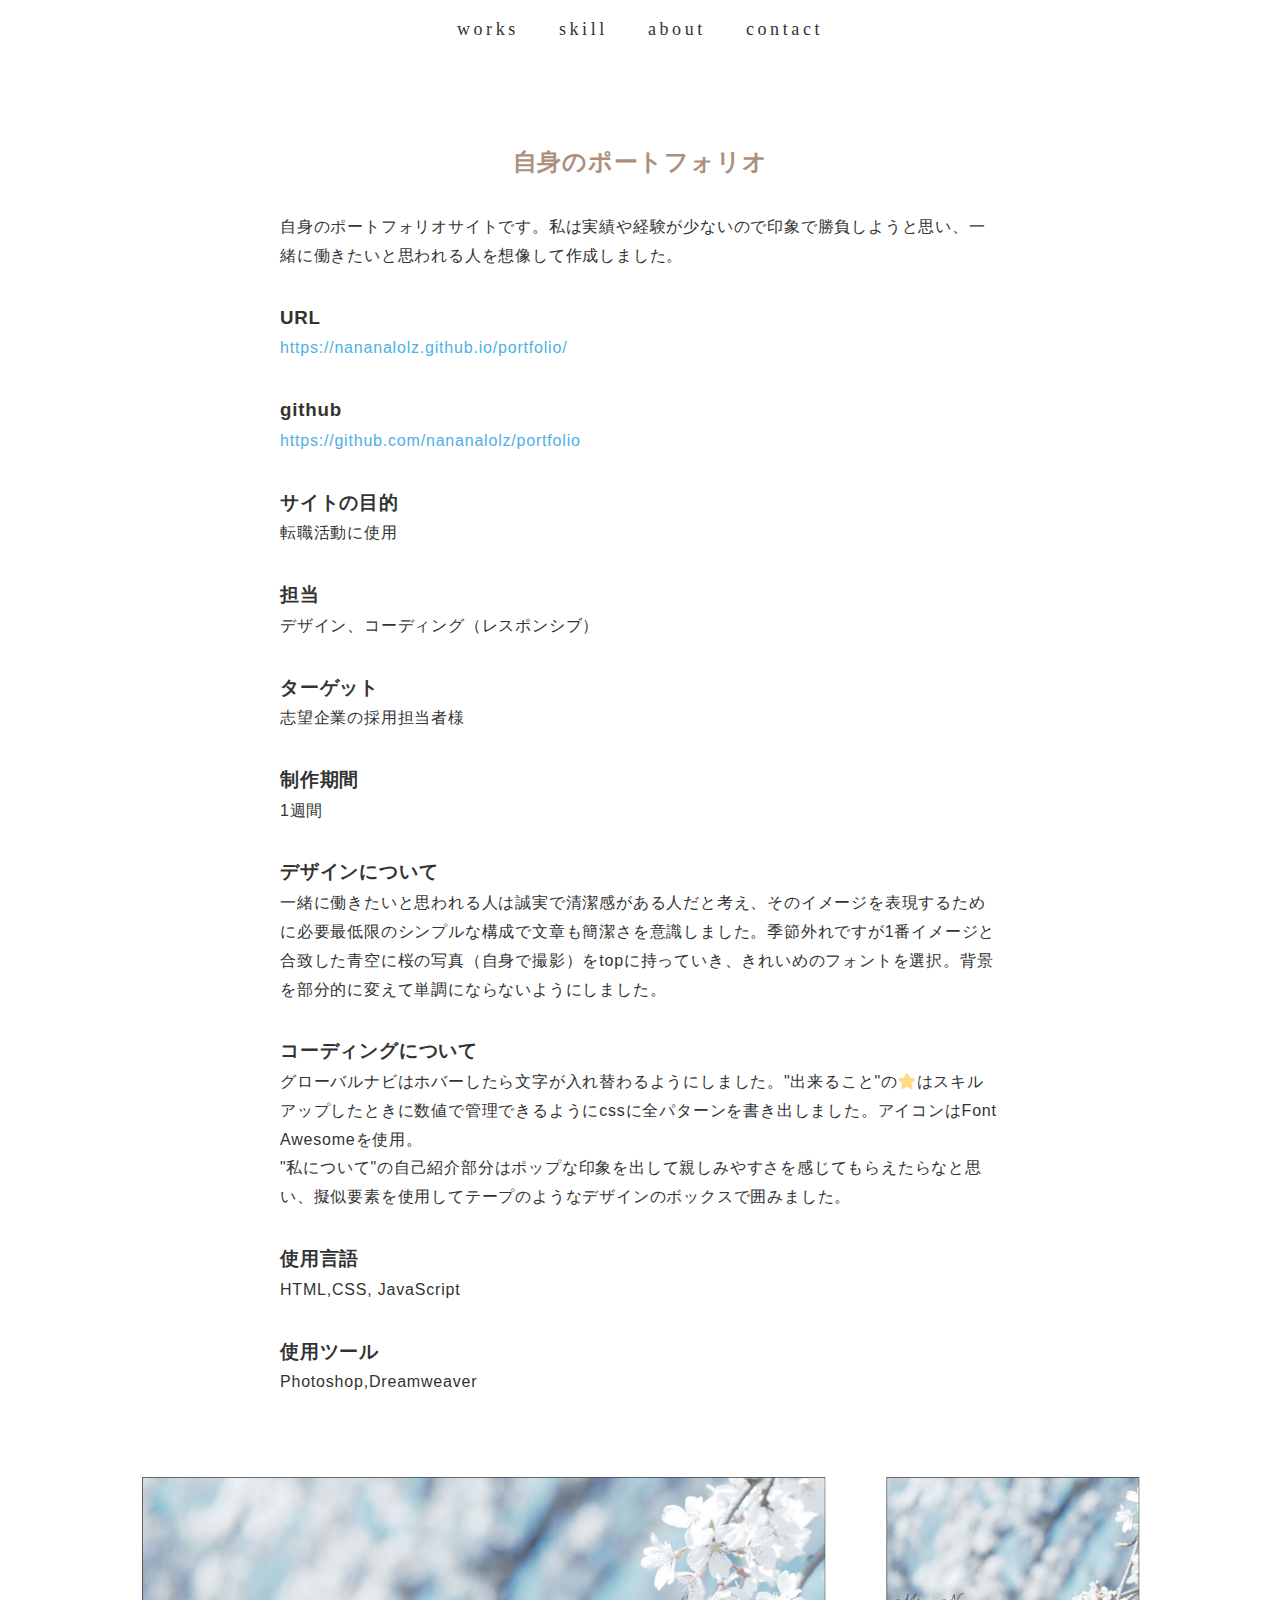
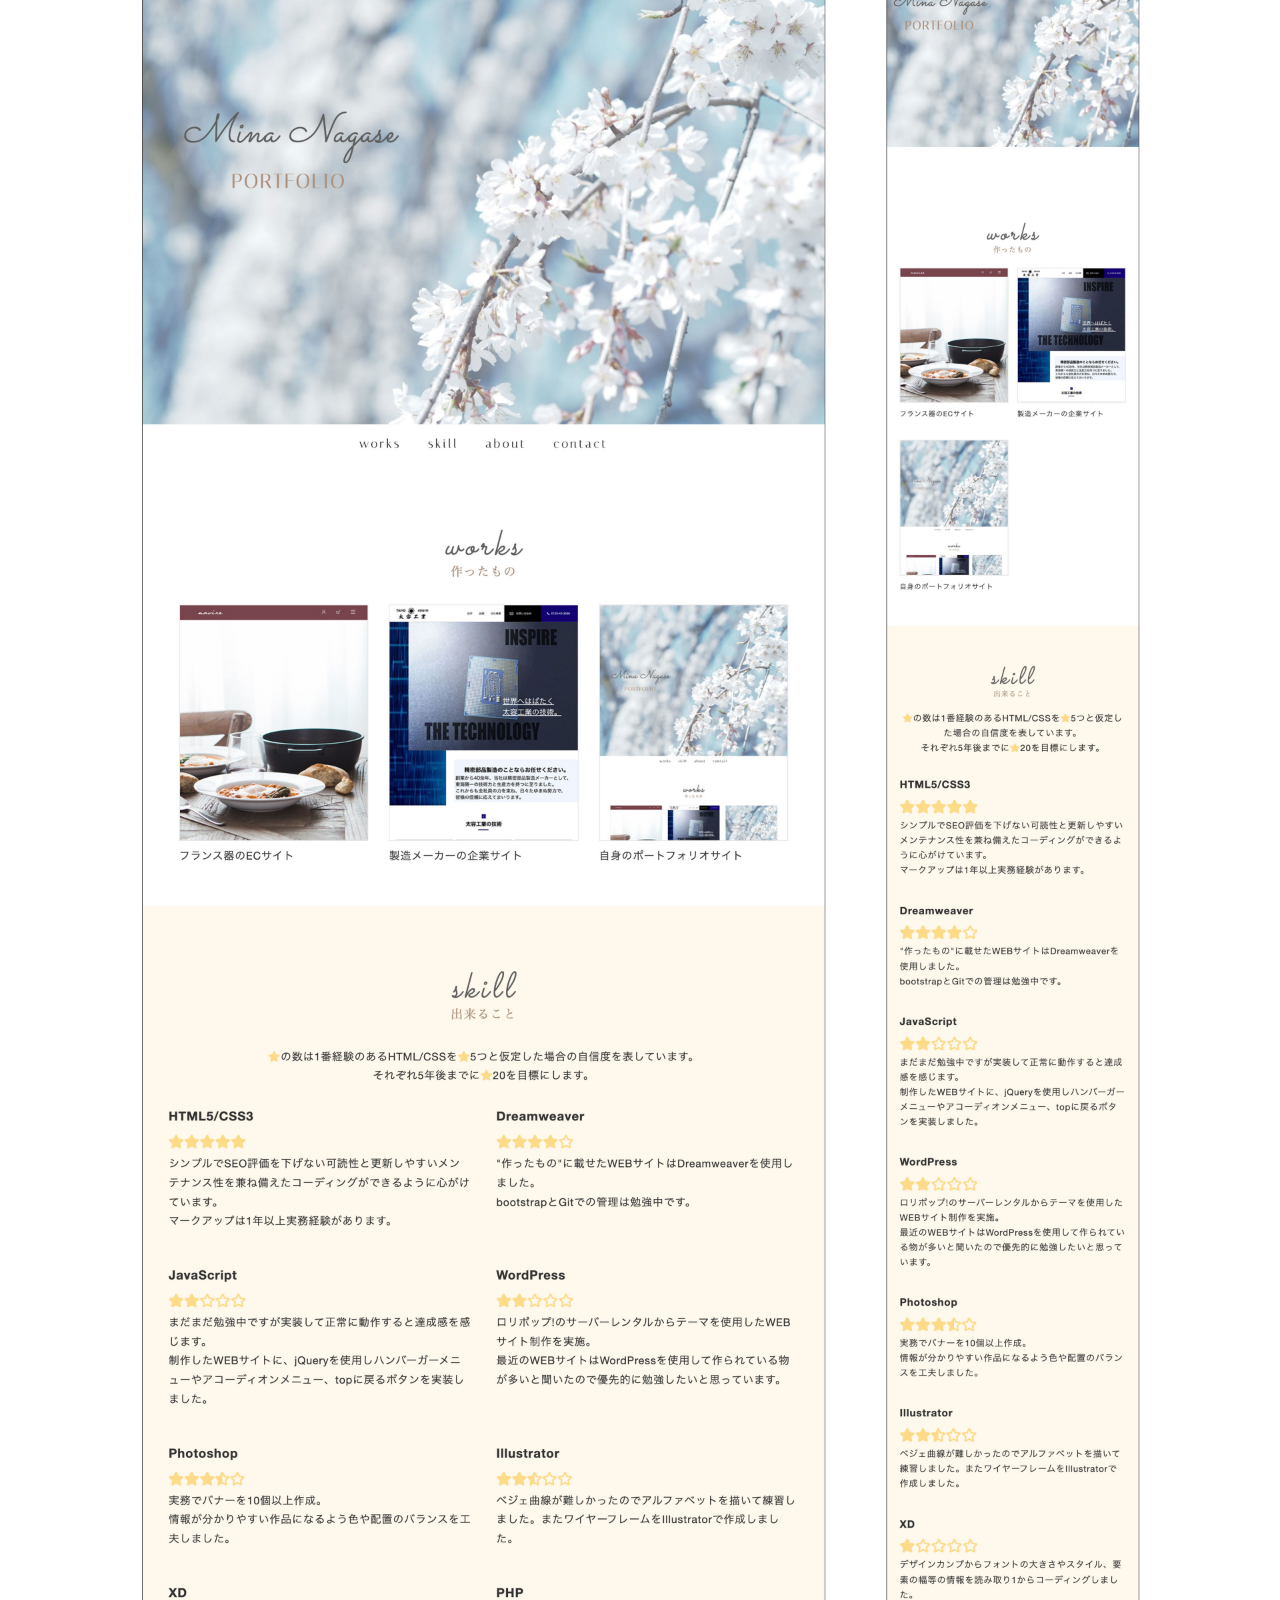
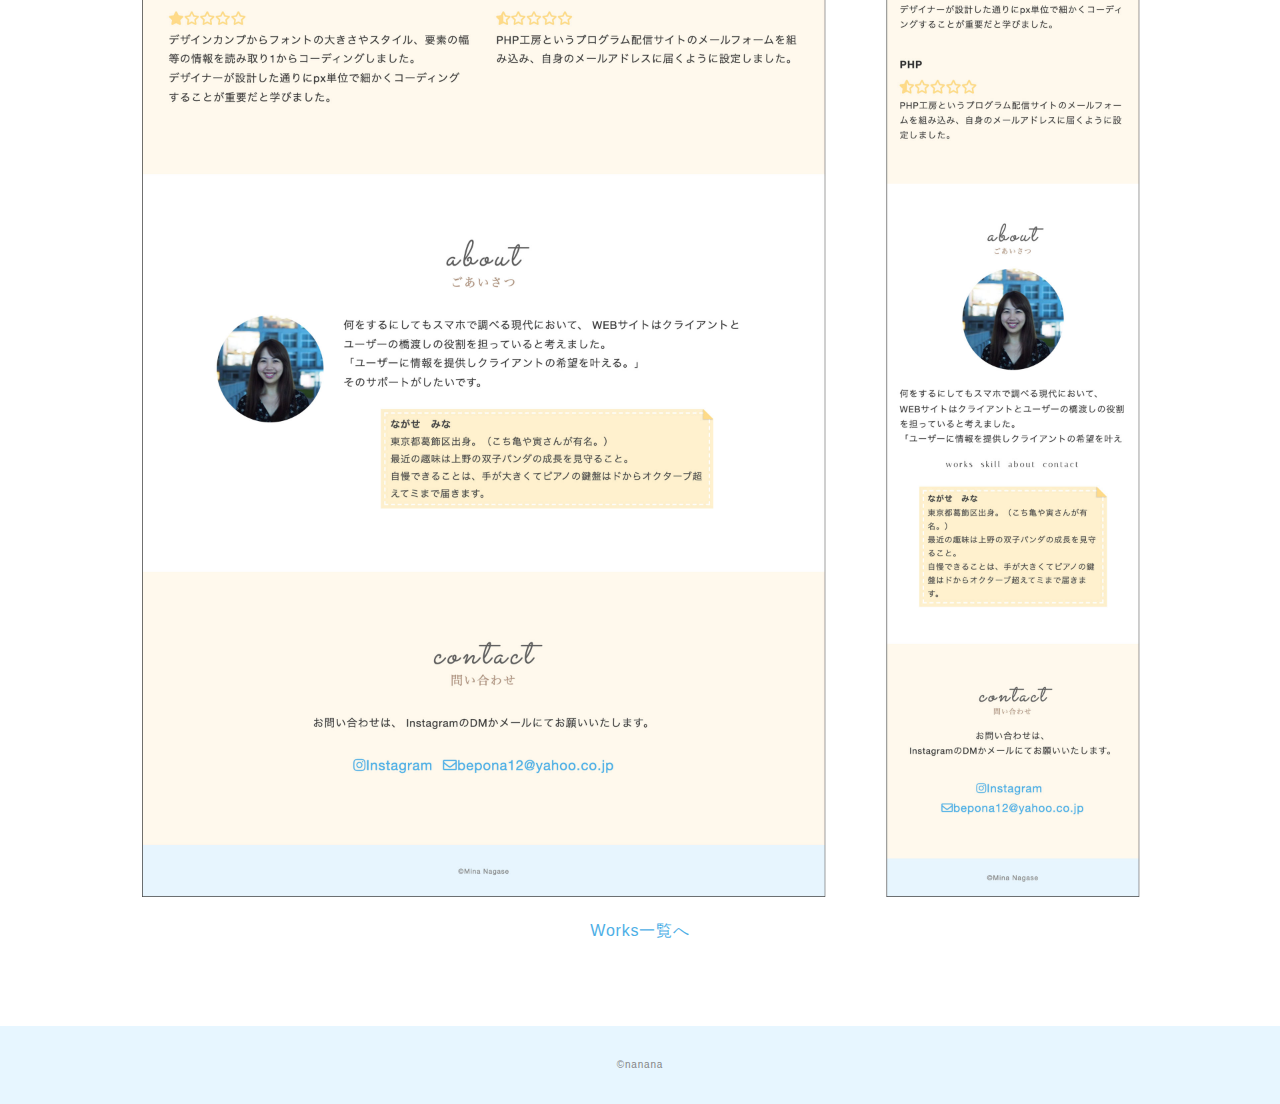
==== works-portfolio.html @ 9367f96a "Add files via upload" ====
<!DOCTYPE html>
<html>
<head>
<meta charset="utf-8">
<meta name="viewport" content="width=device-width,initial-scale=1.0,user-scalable=no">
<meta property="og:type" content="website">
<meta property="og:title" content="Mina Nagase ポートフォリオ">
<meta property="og:url" content="https://nananalolz.github.io/portfolio/">
<meta property="og:description" content="Mina Nagaseのポートフォリオサイトです。">
<meta property="og:image" content="img/ogp.png">
<meta name="description" content="Mina Nagaseのポートフォリオサイトです" />
<title>Mina Nagase ポートフォリオ</title>
<link rel="preconnect" href="https://fonts.googleapis.com">
<link rel="preconnect" href="https://fonts.gstatic.com" crossorigin>
<link href="https://fonts.googleapis.com/css2?family=RocknRoll+One&display=swap" rel="stylesheet">
<link href="https://fonts.googleapis.com/css2?family=Josefin+Sans:ital,wght@1,100&display=swap" rel="stylesheet">
<link href="css/ress.css" media="all" rel="stylesheet" type="text/css" />
<link href="css/style.css" media="all" rel="stylesheet" type="text/css" />
<link rel="canonical" href="https://nananalolz.github.io/portfolio/" />
<link href="https://use.fontawesome.com/releases/v5.10.2/css/all.css" rel="stylesheet">
</head>

<body>
<div class="wrapper"> 
  
  <!-- gnav -->
  <nav class="gnav">
    <div class="gnav-inner">
      <ul class="gnav-list">
        <li class="gnav-item"><a href="index.html#works"><span class="nomal">works</span><span class="hover">作ったもの</span></a></li>
        <li class="gnav-item"><a href="index.html#skill"><span class="nomal">skill</span><span class="hover">出来ること</span></a></li>
        <li class="gnav-item"><a href="index.html#about"><span class="nomal">about</span><span class="hover">ごあいさつ</span></a></li>
        <li class="gnav-item"><a href="index.html#contact"><span class="nomal">contact</span><span class="hover">問い合わせ</span></a></li>
      </ul>
    </div>
  </nav>
  <!-- /gnav -->
  
  <main class="content">
    <article class="article">
      <div class="article-inner">
        <h2 class="article-title">自身のポートフォリオ</h2>
        <div class="article-body">
          <p>自身のポートフォリオサイトです。私は実績や経験が少ないので印象で勝負しようと思い、一緒に働きたいと思われる人を想像して作成しました。</p>
          <h3 class="article-info-title">URL</h3>
          <p><a href="https://nananalolz.github.io/portfolio/" target="_blank" rel="noopener">https://nananalolz.github.io/portfolio/</a></p>
          <h3 class="article-info-title">github</h3>
          <p><a href="https://github.com/nananalolz/portfolio" target="_blank" rel="noopener">https://github.com/nananalolz/portfolio</a></p>
          <h3 class="article-info-title">サイトの目的</h3>
          <p>転職活動に使用</p>
          <h3 class="article-info-title">担当</h3>
          <p>デザイン、コーディング（レスポンシブ）</p>
          <h3 class="article-info-title">ターゲット</h3>
          <p>志望企業の採用担当者様</p>
          <h3 class="article-info-title">制作期間</h3>
          <p>1週間</p>
          <h3 class="article-info-title">デザインについて</h3>
          <p>一緒に働きたいと思われる人は誠実で清潔感がある人だと考え、そのイメージを表現するために必要最低限のシンプルな構成で文章も簡潔さを意識しました。季節外れですが1番イメージと合致した青空に桜の写真（自身で撮影）をtopに持っていき、きれいめのフォントを選択。背景を部分的に変えて単調にならないようにしました。</p>
          <h3 class="article-info-title">コーディングについて</h3>
          <p>グローバルナビはホバーしたら文字が入れ替わるようにしました。"出来ること"の<i class="fas fa-star"></i>はスキルアップしたときに数値で管理できるようにcssに全パターンを書き出しました。アイコンはFont Awesomeを使用。<br>
            "私について"の自己紹介部分はポップな印象を出して親しみやすさを感じてもらえたらなと思い、擬似要素を使用してテープのようなデザインのボックスで囲みました。</p>
          <h3 class="article-info-title">使用言語</h3>
          <p>HTML,CSS, JavaScript</p>
          <h3 class="article-info-title">使用ツール</h3>
          <p>Photoshop,Dreamweaver</p>
        </div>
		          <p class="article-img"> <img src="img/portfolio.jpg" alt=""> </p>

        <div class="home-link"> <a href="index.html#works">Works一覧へ</a> </div>
      </div>
    </article>
  </main>
  
  <!-- footer -->
  <footer class="footer">
    <div class="copyright">&copy;nanana</div>
  </footer>
  <!-- /footer --> 
  
</div>
</body>
</html>
---- css/ress.css ----
/*!
 * ress.css • v3.0.1
 * MIT License
 * github.com/filipelinhares/ress
 */

/* # =================================================================
   # Global selectors
   # ================================================================= */

html {
  box-sizing: border-box;
  word-break: normal;
  -moz-tab-size: 4;
  tab-size: 4;

  -webkit-text-size-adjust: 100%; /* Prevent adjustments of font size after orientation changes in iOS */
}

*,
::before,
::after {
  box-sizing: inherit;
  background-repeat: no-repeat; /* Set `background-repeat: no-repeat` to all elements and pseudo elements */
}

::before,
::after {
  vertical-align: inherit;
  text-decoration: inherit; /* Inherit text-decoration and vertical align to ::before and ::after pseudo elements */
}

* {
  margin: 0;
  padding: 0; /* Reset `padding` and `margin` of all elements */
}

/* # =================================================================
   # General elements
   # ================================================================= */

hr {
  overflow: visible; /* Show the overflow in Edge and IE */
  height: 0; /* Add the correct box sizing in Firefox */
}

details,
main {
  display: block; /* Render the `main` element consistently in IE. */
}

summary {
  display: list-item; /* Add the correct display in all browsers */
}

small {
  font-size: 80%; /* Set font-size to 80% in `small` elements */
}

[hidden] {
  display: none; /* Add the correct display in IE */
}

abbr[title] {
  /* Add the correct text decoration in Chrome, Edge, IE, Opera, and Safari */
  text-decoration: underline;
  text-decoration: underline dotted;
  border-bottom: none; /* Remove the bottom border in Chrome 57 */
}

a {
  background-color: transparent; /* Remove the gray background on active links in IE 10 */
}

a:active,
a:hover {
  outline-width: 0; /* Remove the outline when hovering in all browsers */
}

code,
kbd,
pre,
samp {
  font-family: monospace, monospace; /* Specify the font family of code elements */
}

pre {
  font-size: 1em; /* Correct the odd `em` font sizing in all browsers */
}

b,
strong {
  font-weight: bolder; /* Add the correct font weight in Chrome, Edge, and Safari */
}

/* https://gist.github.com/unruthless/413930 */
sub,
sup {
  position: relative;
  font-size: 75%;
  line-height: 0;
  vertical-align: baseline;
}

sub {
  bottom: -.25em;
}

sup {
  top: -.5em;
}

/* # =================================================================
   # Forms
   # ================================================================= */

input {
  border-radius: 0;
}

/* Replace pointer cursor in disabled elements */
[disabled] {
  cursor: default;
}

[type="number"]::-webkit-inner-spin-button,
[type="number"]::-webkit-outer-spin-button {
  height: auto; /* Correct the cursor style of increment and decrement buttons in Chrome */
}

[type="search"] {
  outline-offset: -2px; /* Correct the outline style in Safari */

  -webkit-appearance: textfield; /* Correct the odd appearance in Chrome and Safari */
}

[type="search"]::-webkit-search-decoration {
  -webkit-appearance: none; /* Remove the inner padding in Chrome and Safari on macOS */
}

textarea {
  overflow: auto; /* Internet Explorer 11+ */
  resize: vertical; /* Specify textarea resizability */
}

button,
input,
optgroup,
select,
textarea {
  font: inherit; /* Specify font inheritance of form elements */
}

optgroup {
  font-weight: bold; /* Restore the font weight unset by the previous rule */
}

button {
  overflow: visible; /* Address `overflow` set to `hidden` in IE 8/9/10/11 */
}

button,
select {
  text-transform: none; /* Firefox 40+, Internet Explorer 11- */
}

/* Apply cursor pointer to button elements */
button,
[type="button"],
[type="reset"],
[type="submit"],
[role="button"] {
  cursor: pointer;
  color: inherit;
}

/* Remove inner padding and border in Firefox 4+ */
button::-moz-focus-inner,
[type="button"]::-moz-focus-inner,
[type="reset"]::-moz-focus-inner,
[type="submit"]::-moz-focus-inner {
  padding: 0;
  border-style: none;
}

/* Replace focus style removed in the border reset above */
button:-moz-focusring,
[type="button"]::-moz-focus-inner,
[type="reset"]::-moz-focus-inner,
[type="submit"]::-moz-focus-inner {
  outline: 1px dotted ButtonText;
}

button,
html [type="button"],
/* Prevent a WebKit bug where (2) destroys native `audio` and `video`controls in Android 4 */
[type="reset"],
[type="submit"] {
  -webkit-appearance: button; /* Correct the inability to style clickable types in iOS */
}

/* Remove the default button styling in all browsers */
button,
input,
select,
textarea {
  border-style: none;
  background-color: transparent;
}

/* Style select like a standard input */
select {
  -webkit-appearance: none; /* Chrome 41+ */
  -moz-appearance: none; /* Firefox 36+ */
}

select::-ms-expand {
  display: none; /* Internet Explorer 11+ */
}

select::-ms-value {
  color: currentColor; /* Internet Explorer 11+ */
}

legend {
  display: table; /* Correct the text wrapping in Edge and IE */
  max-width: 100%; /* Correct the text wrapping in Edge and IE */
  max-width: 100%; /* Correct the text wrapping in Edge 18- and IE */
  white-space: normal; /* Correct the text wrapping in Edge and IE */
  color: inherit; /* Correct the color inheritance from `fieldset` elements in IE */
  border: 0; /* Correct `color` not being inherited in IE 8/9/10/11 */
}

::-webkit-file-upload-button {
  font: inherit; /* Change font properties to `inherit` in Chrome and Safari */
  color: inherit;
  /* Correct the inability to style clickable types in iOS and Safari */

  -webkit-appearance: button;
}

/* # =================================================================
   # Specify media element style
   # ================================================================= */

img {
  border-style: none; /* Remove border when inside `a` element in IE 8/9/10 */
}

/* Add the correct vertical alignment in Chrome, Firefox, and Opera */
progress {
  vertical-align: baseline;
}

/* # =================================================================
   # Accessibility
   # ================================================================= */

/* Hide content from screens but not screenreaders */
@media screen {
  [hidden~="screen"] {
    display: inherit;
  }
  [hidden~="screen"]:not(:active):not(:focus):not(:target) {
    position: absolute !important;
    clip: rect(0 0 0 0) !important;
  }
}

/* Specify the progress cursor of updating elements */
[aria-busy="true"] {
  cursor: progress;
}

/* Specify the pointer cursor of trigger elements */
[aria-controls] {
  cursor: pointer;
}

/* Specify the unstyled cursor of disabled, not-editable, or otherwise inoperable elements */
[aria-disabled] {
  cursor: default;
}
---- css/style.css ----
body {
  font-family: "Cormorant Garamond", "Helvetica Neue", Arial, "Hiragino Kaku Gothic ProN", "Hiragino Sans", Meiryo, sans-serif;
  font-size: 16px;
  line-height: 1.8;
  letter-spacing: .8px;
  color: #333;
}
a {
  text-decoration: none;
  color: #4EAFE6;
}
img {
  max-width: 100%;
  height: auto;
  vertical-align: bottom;
  border-style: none;
}
.pc-only {
  display: block;
}
.sp-only {
  display: none;
}
/*--------------------------------
 レイアウト
---------------------------------*/
.section {
  padding: 100px 0;
}
.section:nth-child(2n) {
  background: #FFF8EC;
}
.inner {
  max-width: 1024px;
  margin: 0 auto;
  padding: 0 40px;
}
/*--------------------------------
 見出し
---------------------------------*/
.title {
  font-size: 54px;
  line-height: 1;
  text-align: center;
  letter-spacing: .1em;
  color: #5f5f5f;
  font-family: 'Sacramento', cursive;
  font-style: italic;
  font-weight: lighter;
}
.sub-title {
  font-size: 18px;
  line-height: 1;
  margin-bottom: 40px;
  text-align: center;
  letter-spacing: .1em;
  color: #AD907C;
	  font-family: 'Italiana', serif;
}
.lead {
  margin-bottom: 30px;
}
/*--------------------------------
 header
---------------------------------*/
.header {
  display: flex;
  align-items: center;
  justify-content: left;
  height: 60vh;
  text-align: center;
  background-image: url("../img/IMG_9086.JPG");
  max-width: 100%;
  background-size: cover;
  background-position: 20% 0%;
}
.header-inner {
  padding: 0 60px;
}
.header-title {
  font-family: 'Sacramento', cursive;
  font-style: italic;
  font-size: 60px;
  line-height: 1.2;
  margin-bottom: 20px;
  color: #5F5F5F;
}
.header-subtitle {
  font-family: 'Italiana', serif;
  font-size: 30px;
  line-height: 1;
  letter-spacing: .08em; /*#D1C0B5*/
  color: #AD907C;
}
/*--------------------------------
グローバルナビ
---------------------------------*/
.gnav {
  position: sticky;
  top: 0;
  z-index: 1;
  width: 100%;
  background-color: #fff;
}
.gnav-inner {
  padding: 15px 40px;
}
.gnav-list {
  display: flex;
  justify-content: center;
  list-style: none;
}
.gnav-item {
  margin: 0 20px;
}
.gnav-item a {
  position: relative;
  font-family: 'Italiana', serif;
  font-size: 18px;
  line-height: 1;
  display: inline-block;
  padding: 5px 0;
  transition: .3s;
  letter-spacing: .2em;
  color: #333;
}
a .hover {
  display: none;
}
a:hover .nomal {
  display: none;
}
a:hover .hover {
  display: inline;
  font-size: .7em;
}
/*--------------------------------
 Works
---------------------------------*/
.works-list {
  display: flex;
  flex-wrap: wrap;
  margin-bottom: -40px;
  align-items: center;
}
.works-item {
  width: 30%;
  margin: 0 auto;
  /*margin-bottom: 40px;*/
  color: #333;
}
.works-item:hover {
  opacity: .9;
}
.works-img img {
  border: 1px solid #e6e6e6;
}
.works-name {
  font-size: 16px;
  margin-top: 8px;
}
/*--------------------------------
 Skill
---------------------------------*/
.skill-list {
  display: flex;
  flex-wrap: wrap;
  justify-content: space-between;
  margin-bottom: -50px;
}
.skill-item {
  display: flex;
  align-items: flex-start;
  justify-content: space-between;
  width: 48%;
  margin-bottom: 50px;
}
.skill-img {
  width: 60px;
  height: auto;
  margin-right: 20px;
}
.skill-sub {
  text-align: center;
  margin-bottom: 30px;
}
.skill-body {
  flex: 1;
}
.skill-name {
  margin-bottom: 3px;
}
.fas {
  color: #ffdb88;
}
.star {
  font-family: "Font Awesome 5 Free";
  font-size: 20px;
  color: #ffdb88;
}
.star:before {
  font-weight: 900;
}
.star:after {
  font-weight: 400;
}
.star[data-rate="0.0"]:before {
  content: "";
}
.star[data-rate="0.5"]:before {
  content: "\f5c0";
}
.star[data-rate="1.0"]:before {
  content: "\f005";
}
.star[data-rate="1.5"]:before {
  content: "\f005\f5c0";
}
.star[data-rate="2.0"]:before {
  content: "\f005\f005";
}
.star[data-rate="2.5"]:before {
  content: "\f005\f005\f5c0";
}
.star[data-rate="3.0"]:before {
  content: "\f005\f005\f005";
}
.star[data-rate="3.5"]:before {
  content: "\f005\f005\f005\f5c0";
}
.star[data-rate="4.0"]:before {
  content: "\f005\f005\f005\f005";
}
.star[data-rate="4.5"]:before {
  content: "\f005\f005\f005\f005\f5c0";
}
.star[data-rate="5.0"]:before {
  content: "\f005\f005\f005\f005\f005";
}
.star[data-rate="0.0"]:after {
  content: "\f005\f005\f005\f005\f005";
}
.star[data-rate="0.5"]:after {
  content: "\f005\f005\f005\f005";
}
.star[data-rate="1.0"]:after {
  content: "\f005\f005\f005\f005";
}
.star[data-rate="1.5"]:after {
  content: "\f005\f005\f005";
}
.star[data-rate="2.0"]:after {
  content: "\f005\f005\f005";
}
.star[data-rate="2.5"]:after {
  content: "\f005\f005";
}
.star[data-rate="3.0"]:after {
  content: "\f005\f005";
}
.star[data-rate="3.5"]:after {
  content: "\f005";
}
.star[data-rate="4.0"]:after {
  content: "\f005";
}
.star[data-rate="4.5"]:after {
  content: "";
}
.star[data-rate="5.0"]:after {
  content: "";
}
/*--------------------------------
 About
---------------------------------*/
.profile {
  display: flex;
  flex-wrap: wrap;
  max-width: 800px;
  margin: 0 auto;
}
.profile-img {
  width: 20%;
  margin-right: 30px;
  border-radius: 50%;
}
.profile-img img {
  border-radius: 50%;
}
.profile-body {
  flex: 1;
}
.profile-body p:not(:last-child) {
  margin-bottom: 30px;
}
.profile-sub {
  width: 80%;
  margin: 0 auto;
  position: relative;
  background: #fff0cd;
  box-shadow: 0px 0px 0px 5px #fff0cd;
  border: dashed 2px white;
  padding: 0.2em 0.5em;
  color: #454545;
  font-size: .9em;
}
.profile-sub:after {
  position: absolute;
  content: '';
  right: -7px;
  top: -7px;
  border-width: 0 15px 15px 0;
  border-style: solid;
  border-color: #ffdb88 #fff #ffdb88;
  box-shadow: -1px 1px 1px rgba(0, 0, 0, 0.15);
}
.profile-sub p, .profile-sub h4 {
  margin: 0;
  padding: 0;
}
/*--------------------------------
 Contact
---------------------------------*/
.contact {
  text-align: center;
}
.contact-item {
  font-size: 1.3em;
}
.contact-item:not(:last-child) {
  margin-right: 10px;
}
.contact-text {
  margin-top: 10px;
}
/*--------------------------------
 フッター
---------------------------------*/
.footer {
  padding: 30px;
  background-color: #E7F6FF;
}
.copyright {
  font-size: 10px;
  text-align: center;
  color: #858585;
}
/*--------------------------------
 下層：Worksページ
---------------------------------*/
.article {
  padding: 80px 0;
}
.article-inner {
  max-width: 1040px;
  margin: 0 auto;
  padding: 0 20px;
}
.article-title {
  margin-bottom: 30px;
  text-align: center;
  color: #AD907C;
}
.article-img {
  margin-bottom: 20px;
}
.article-body {
  max-width: 720px;
  margin: 0 auto;
  margin-bottom: 80px;
}
.article-body img {
  margin-bottom: 30px;
}
.article-body p {
  margin-bottom: 30px;
}
.home-link {
  text-align: center;
}
@media screen and (max-width: 767px) {
  body {
    font-size: 13px;
    line-height: 1.7;
  }
  .pc-only {
    display: none;
  }
  .sp-only {
    display: block;
  }
  /* 見出し */
  .title {
    font-size: 36px;
  }
  .sub-title {
    font-size: .8em;
    margin-bottom: 20px;
  }
  /* レイアウト */
  .section {
    padding: 60px 0;
  }
  .inner {
    padding: 0 20px;
  }
  /*  header */
  .header {
    height: 60vh;
  }
  .header-inner {
    padding: 0 10px;
  }
  .header-title {
    font-size: 25px;
    margin-bottom: 10px;
  }
  .header-subtitle {
    font-size: 18px;
  }
  /* グローバルナビ */
  .gnav .inner {
    padding: 15px;
  }
  .gnav-logo {
    font-size: 15px;
  }
  .gnav-item:not(:last-child) {
    margin-right: 10px;
  }
  .gnav-item a {
    font-size: 12px;
  }
  .gnav-item a:after {
    display: none;
  }
  .gnav-item {
    margin: inherit;
  }
  /* Works */
  .works-name {
    font-size: 10px;
  }
  .works-list {
    justify-content: space-between;
  }
  .works-item {
    flex: 0 0 48%;
    margin: 0 0 30px 0;
  }
  /* Skill */
  .skill-list {
    display: block;
    margin-bottom: 0;
  }
  .skill-item {
    width: 100%;
    margin-bottom: 35px;
  }
  .skill-item:last-child {
    margin-bottom: 0;
  }
  /* About */
  .profile {
    display: block;
  }
  .profile-img {
    width: 150px;
    margin: 0 auto;
    margin-bottom: 25px;
  }
  .profile-body p:not(:last-child) {
    margin-bottom: 20px;
  }
  .contact-item {
    display: flex;
    flex-wrap: wrap;
    align-items: center;
    justify-content: center;
  }
  /* フッター */
  .footer {
    padding: 20px;
  }
  /* 下層ページ */
  .article {
    padding: 30px 0;
  }
}
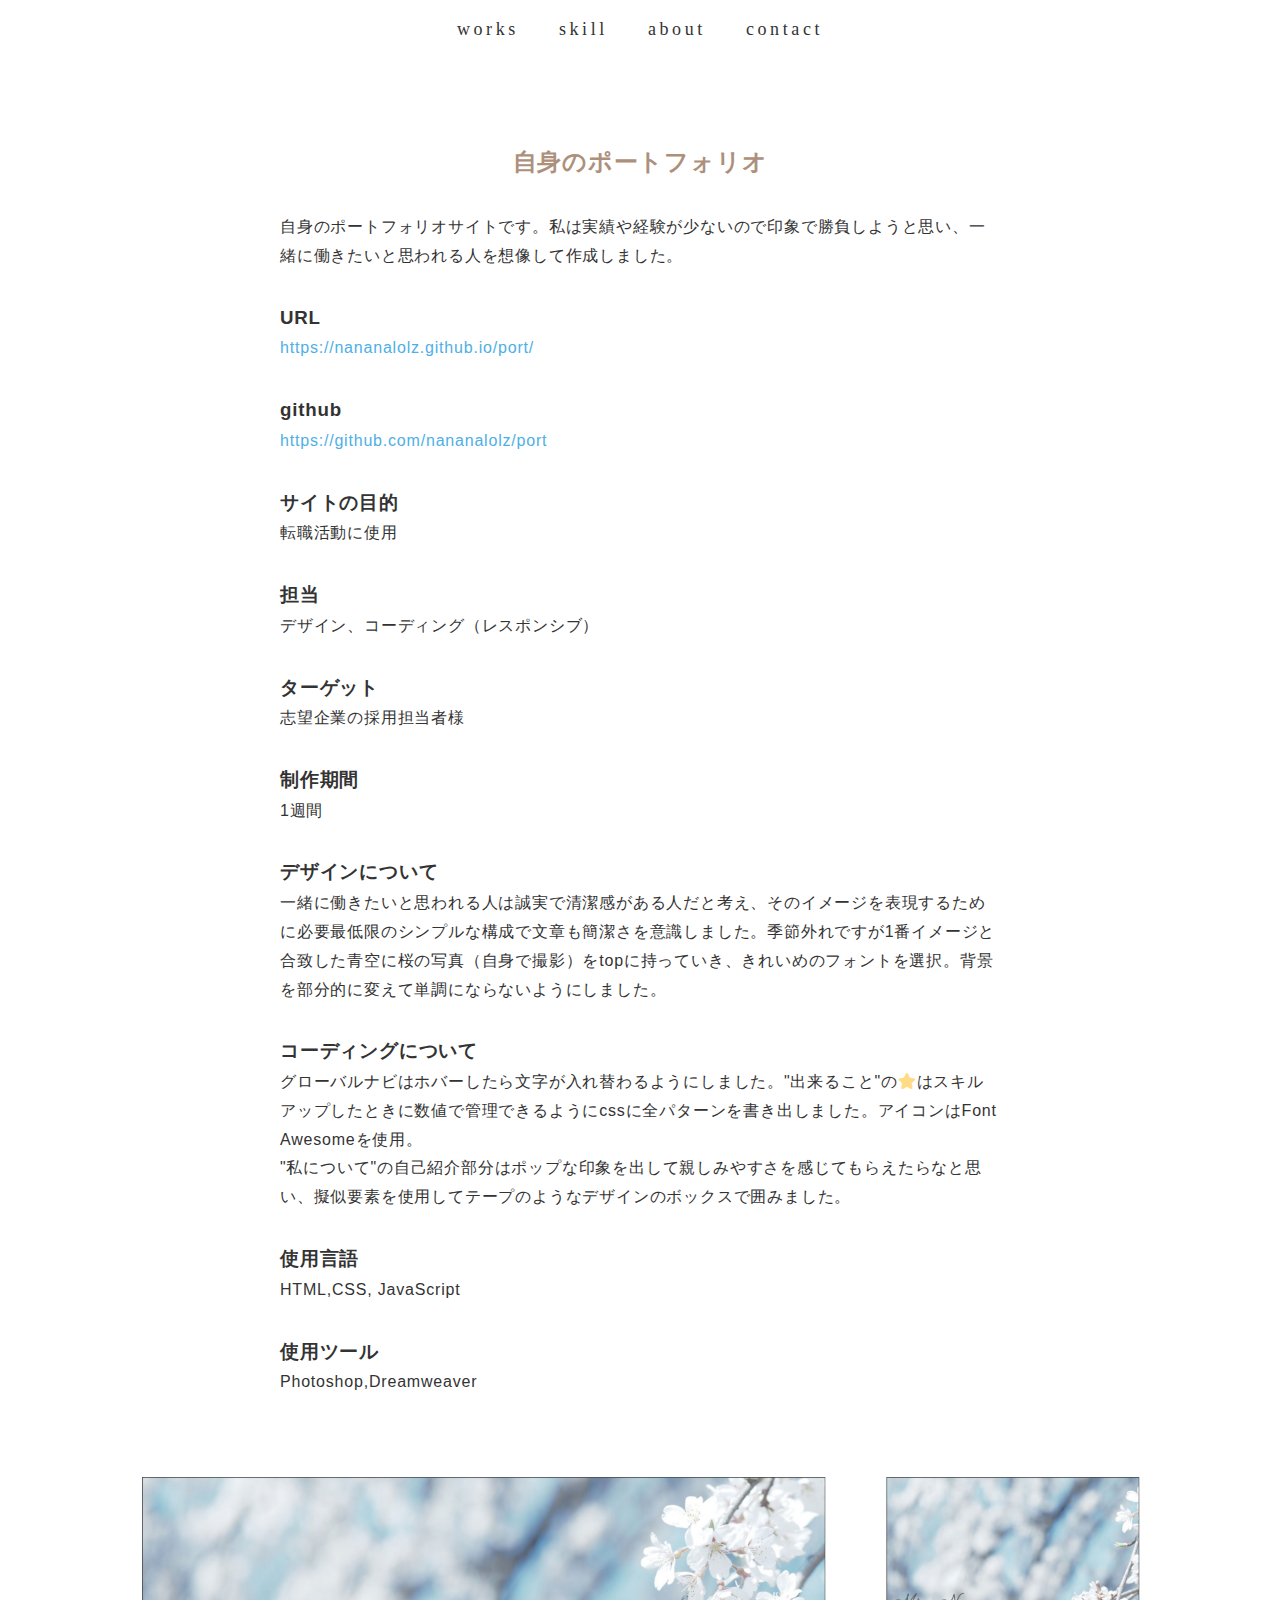
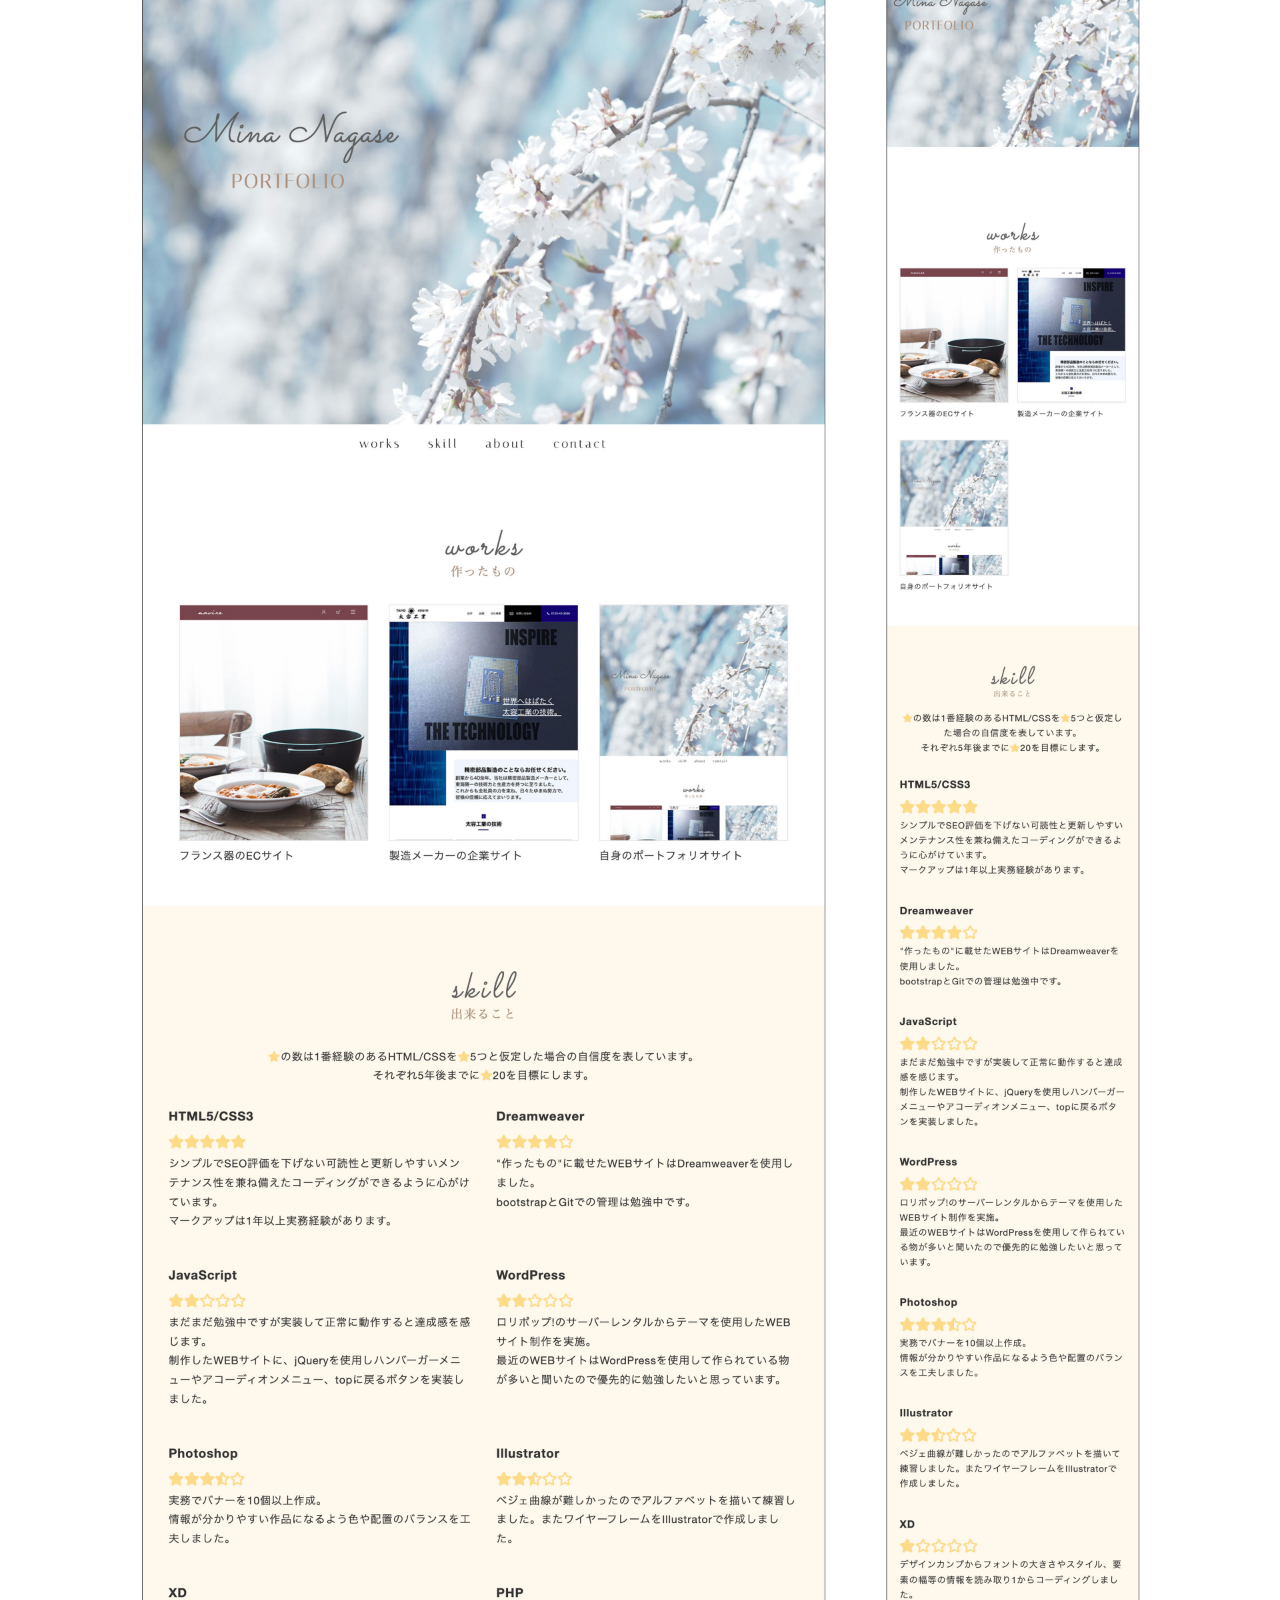
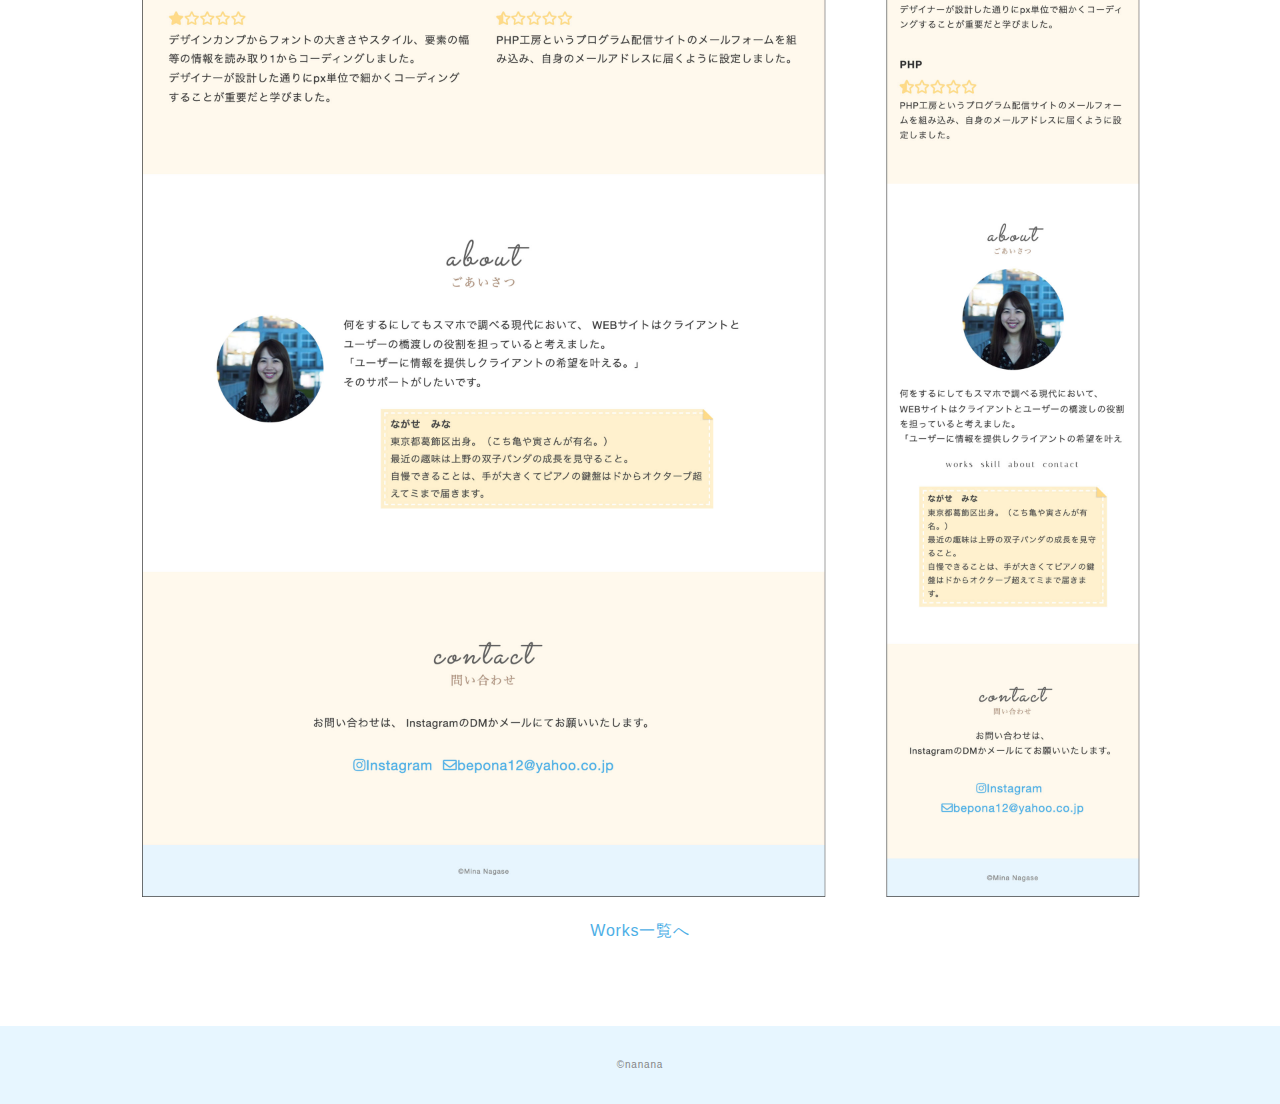
==== commit 7ff3baf6: "Add files via upload" ====
--- a/works-portfolio.html
+++ b/works-portfolio.html
@@ -5,7 +5,7 @@
 <meta name="viewport" content="width=device-width,initial-scale=1.0,user-scalable=no">
 <meta property="og:type" content="website">
 <meta property="og:title" content="Mina Nagase ポートフォリオ">
-<meta property="og:url" content="https://nananalolz.github.io/portfolio/">
+<meta property="og:url" content="https://nananalolz.github.io/port/">
 <meta property="og:description" content="Mina Nagaseのポートフォリオサイトです。">
 <meta property="og:image" content="img/ogp.png">
 <meta name="description" content="Mina Nagaseのポートフォリオサイトです" />
@@ -16,7 +16,7 @@
 <link href="https://fonts.googleapis.com/css2?family=Josefin+Sans:ital,wght@1,100&display=swap" rel="stylesheet">
 <link href="css/ress.css" media="all" rel="stylesheet" type="text/css" />
 <link href="css/style.css" media="all" rel="stylesheet" type="text/css" />
-<link rel="canonical" href="https://nananalolz.github.io/portfolio/" />
+<link rel="canonical" href="https://nananalolz.github.io/port/" />
 <link href="https://use.fontawesome.com/releases/v5.10.2/css/all.css" rel="stylesheet">
 </head>
 
@@ -43,9 +43,9 @@
         <div class="article-body">
           <p>自身のポートフォリオサイトです。私は実績や経験が少ないので印象で勝負しようと思い、一緒に働きたいと思われる人を想像して作成しました。</p>
           <h3 class="article-info-title">URL</h3>
-          <p><a href="https://nananalolz.github.io/portfolio/" target="_blank" rel="noopener">https://nananalolz.github.io/portfolio/</a></p>
+          <p><a href="https://nananalolz.github.io/port/" target="_blank" rel="noopener">https://nananalolz.github.io/port/</a></p>
           <h3 class="article-info-title">github</h3>
-          <p><a href="https://github.com/nananalolz/portfolio" target="_blank" rel="noopener">https://github.com/nananalolz/portfolio</a></p>
+          <p><a href="https://github.com/nananalolz/port" target="_blank" rel="noopener">https://github.com/nananalolz/port</a></p>
           <h3 class="article-info-title">サイトの目的</h3>
           <p>転職活動に使用</p>
           <h3 class="article-info-title">担当</h3>
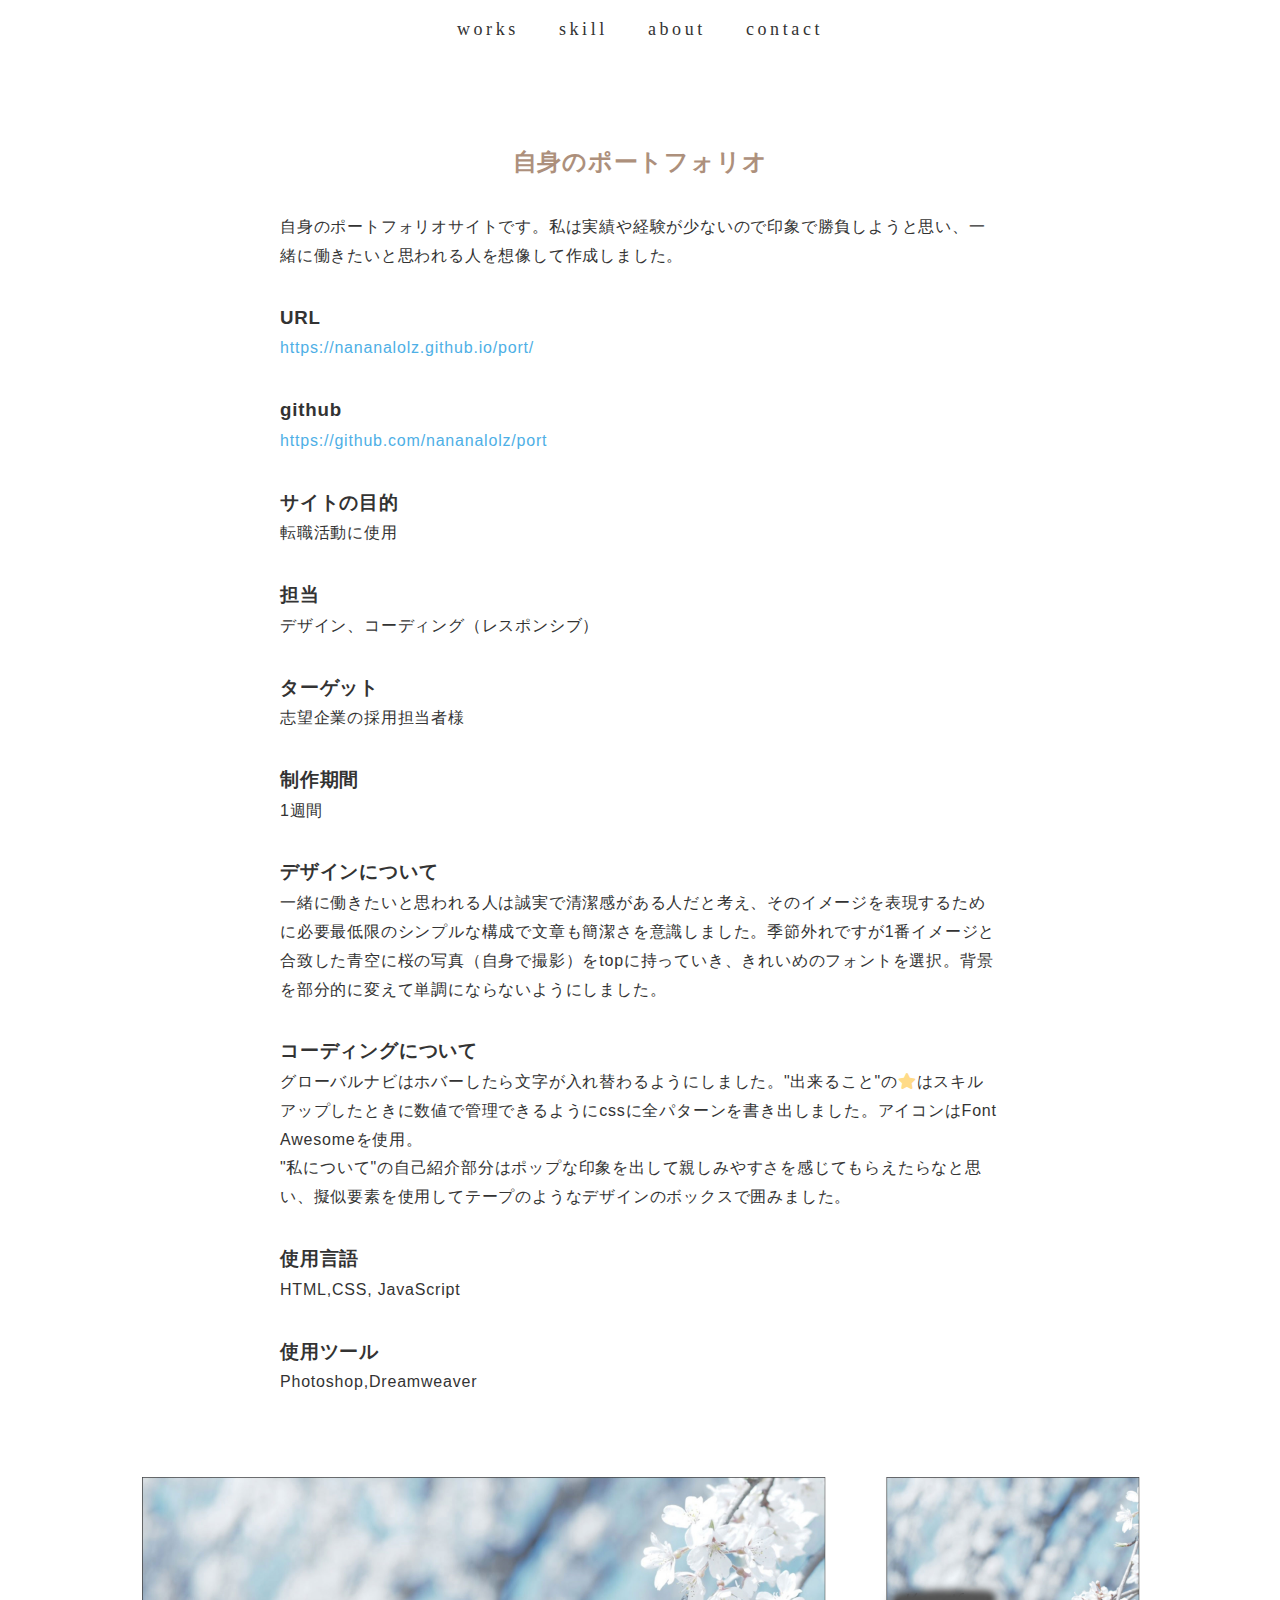
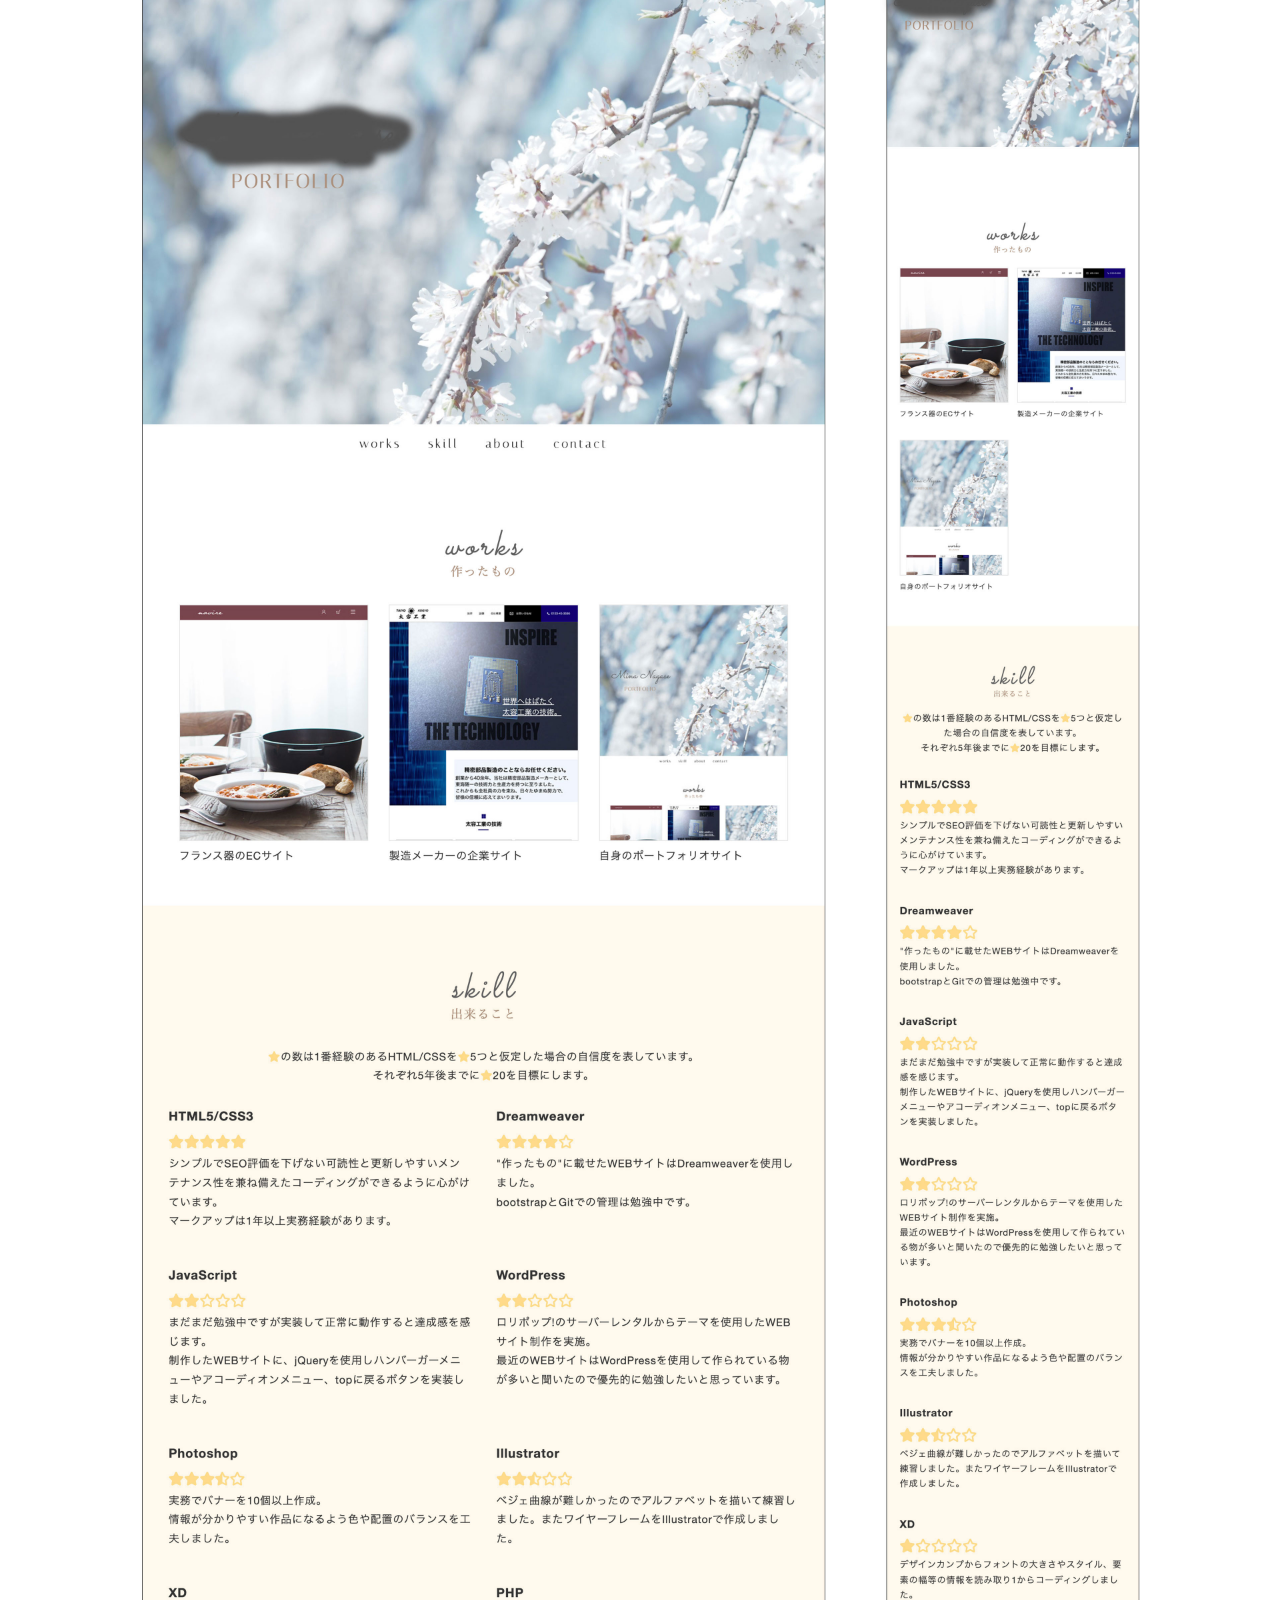
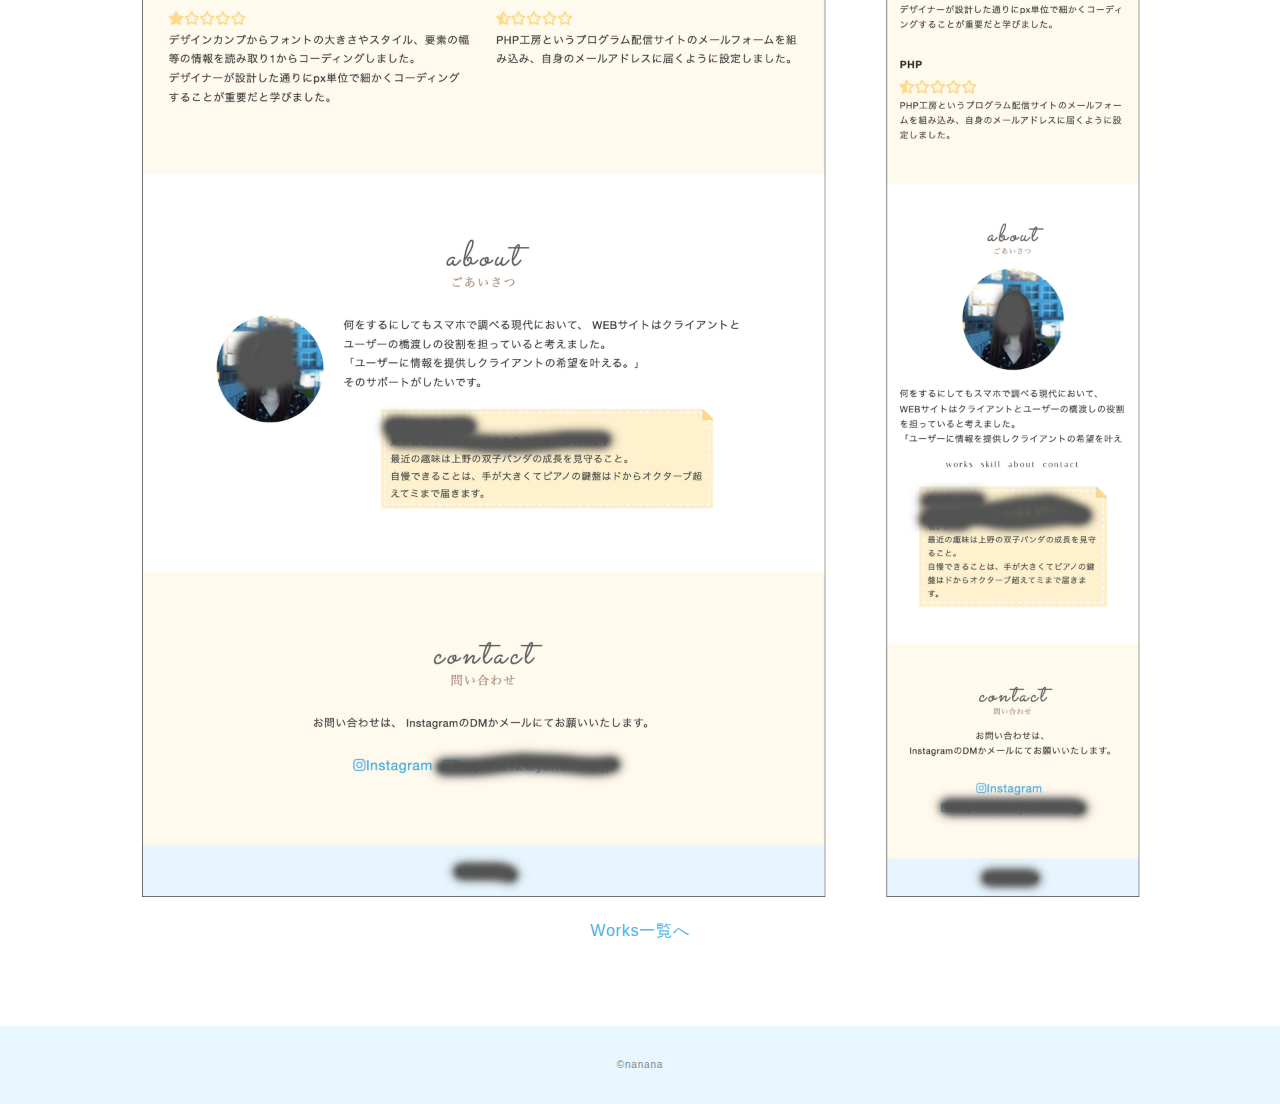
==== commit 43247e20: "Add files via upload" ====
--- a/works-portfolio.html
+++ b/works-portfolio.html
@@ -4,12 +4,12 @@
 <meta charset="utf-8">
 <meta name="viewport" content="width=device-width,initial-scale=1.0,user-scalable=no">
 <meta property="og:type" content="website">
-<meta property="og:title" content="Mina Nagase ポートフォリオ">
+<meta property="og:title" content="ポートフォリオ">
 <meta property="og:url" content="https://nananalolz.github.io/port/">
-<meta property="og:description" content="Mina Nagaseのポートフォリオサイトです。">
+<meta property="og:description" content="ポートフォリオサイトです。">
 <meta property="og:image" content="img/ogp.png">
-<meta name="description" content="Mina Nagaseのポートフォリオサイトです" />
-<title>Mina Nagase ポートフォリオ</title>
+<meta name="description" content="ポートフォリオサイトです" />
+<title>ポートフォリオ</title>
 <link rel="preconnect" href="https://fonts.googleapis.com">
 <link rel="preconnect" href="https://fonts.gstatic.com" crossorigin>
 <link href="https://fonts.googleapis.com/css2?family=RocknRoll+One&display=swap" rel="stylesheet">
@@ -64,7 +64,7 @@
           <h3 class="article-info-title">使用ツール</h3>
           <p>Photoshop,Dreamweaver</p>
         </div>
-		          <p class="article-img"> <img src="img/portfolio.jpg" alt=""> </p>
+		          <p class="article-img"> <img src="img/portfolio-1.jpg" alt=""> </p>
 
         <div class="home-link"> <a href="index.html#works">Works一覧へ</a> </div>
       </div>
